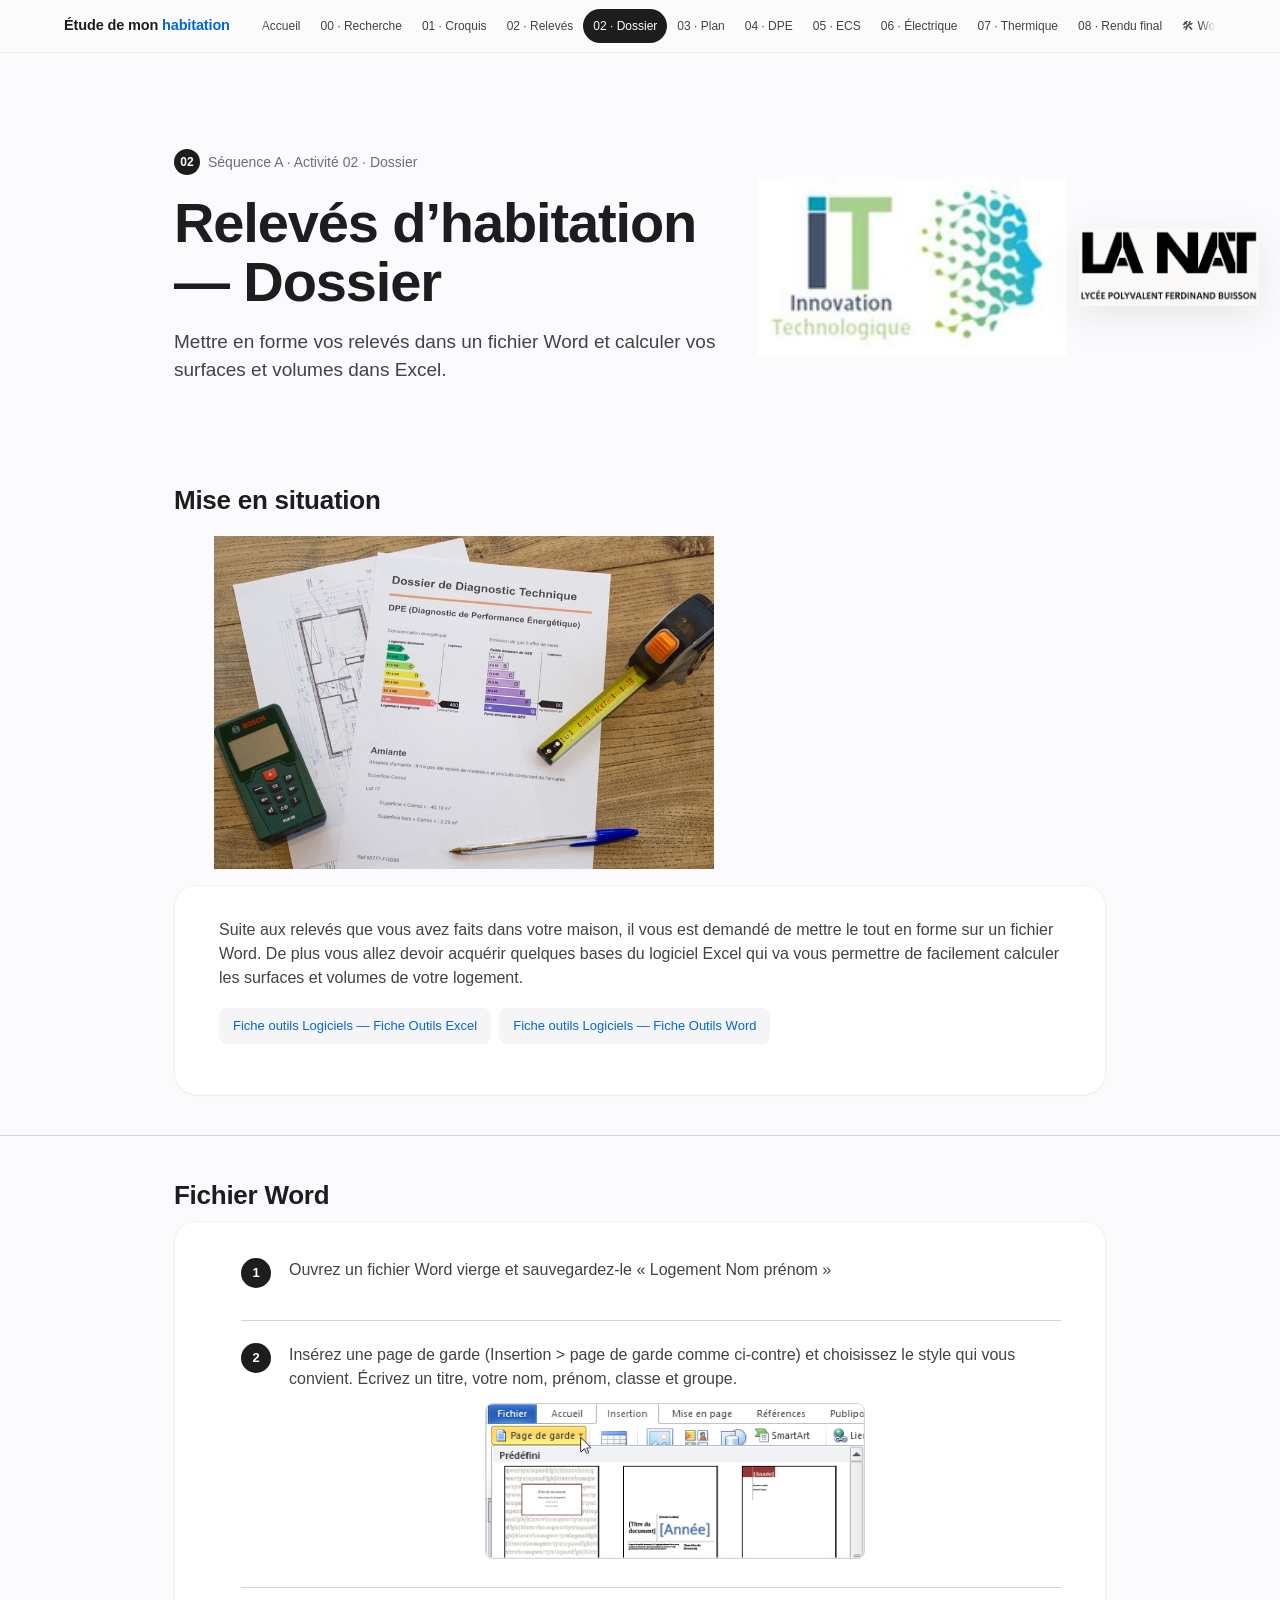
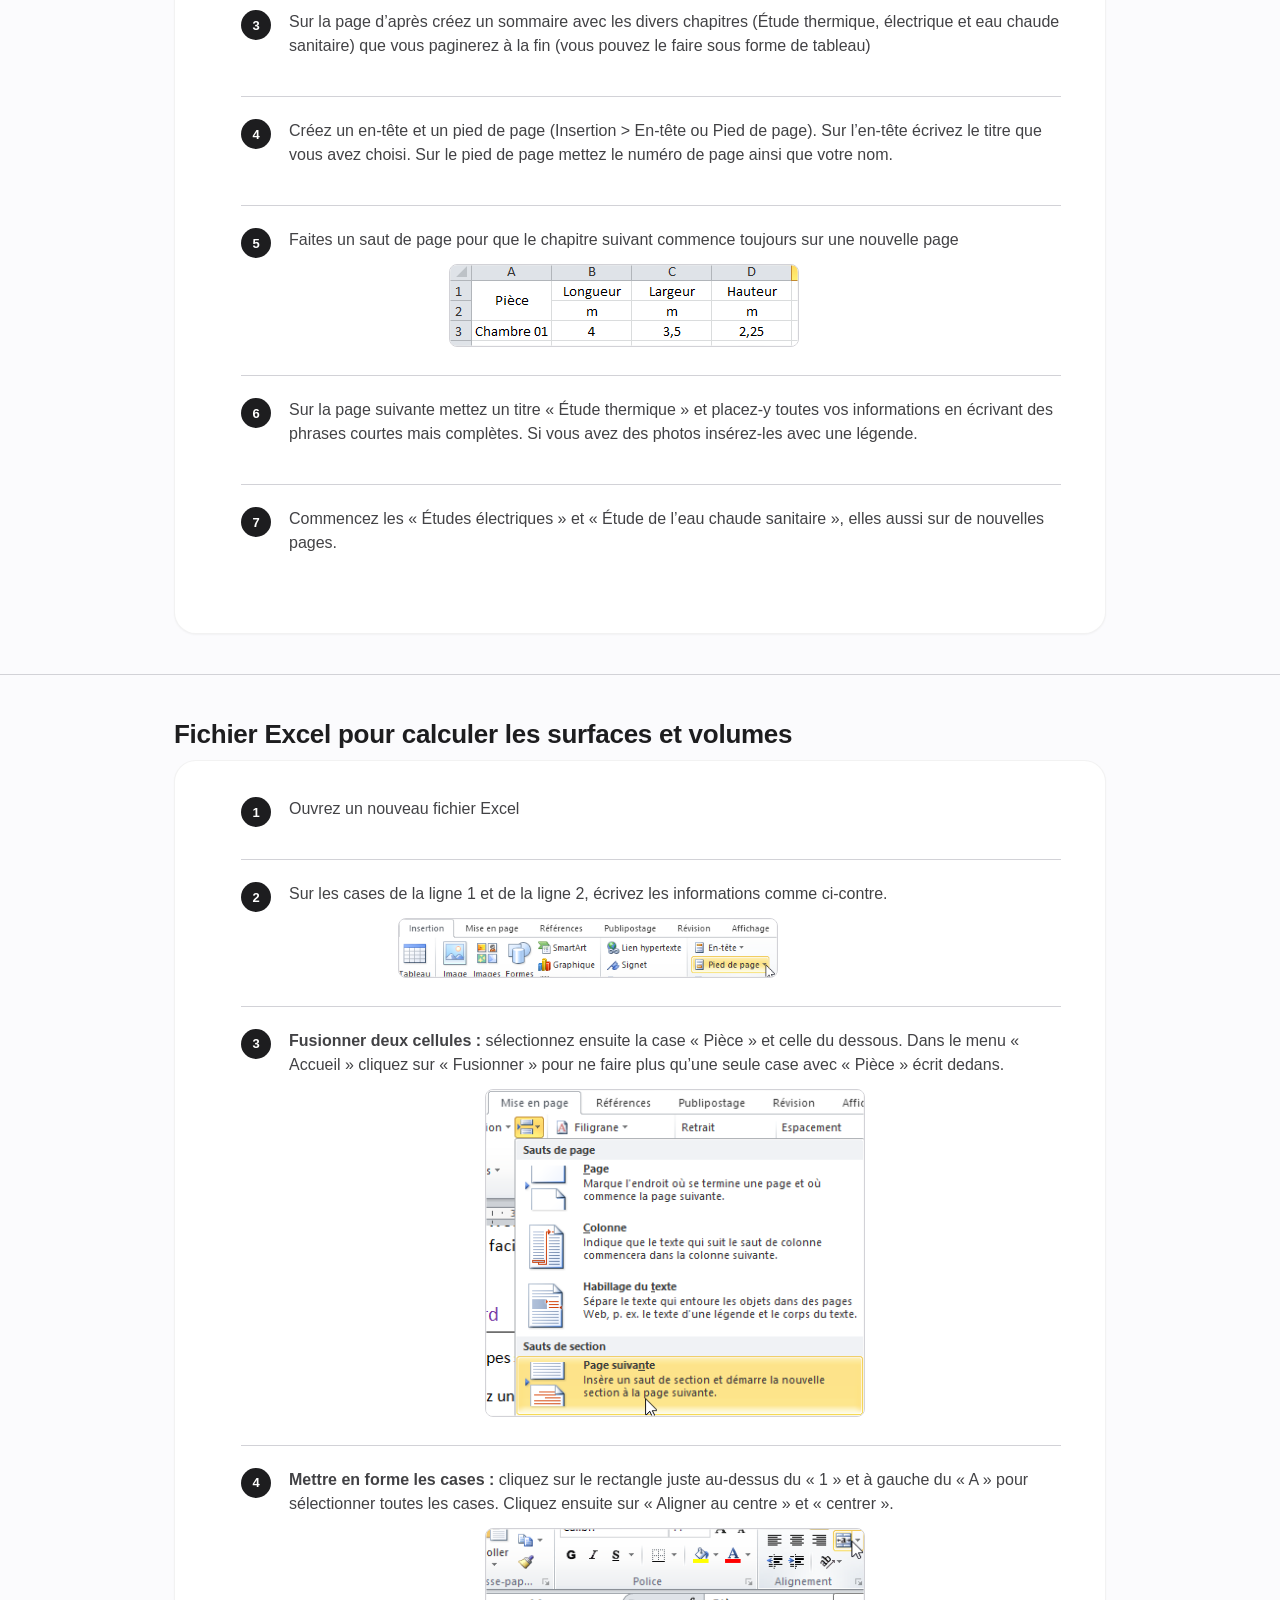
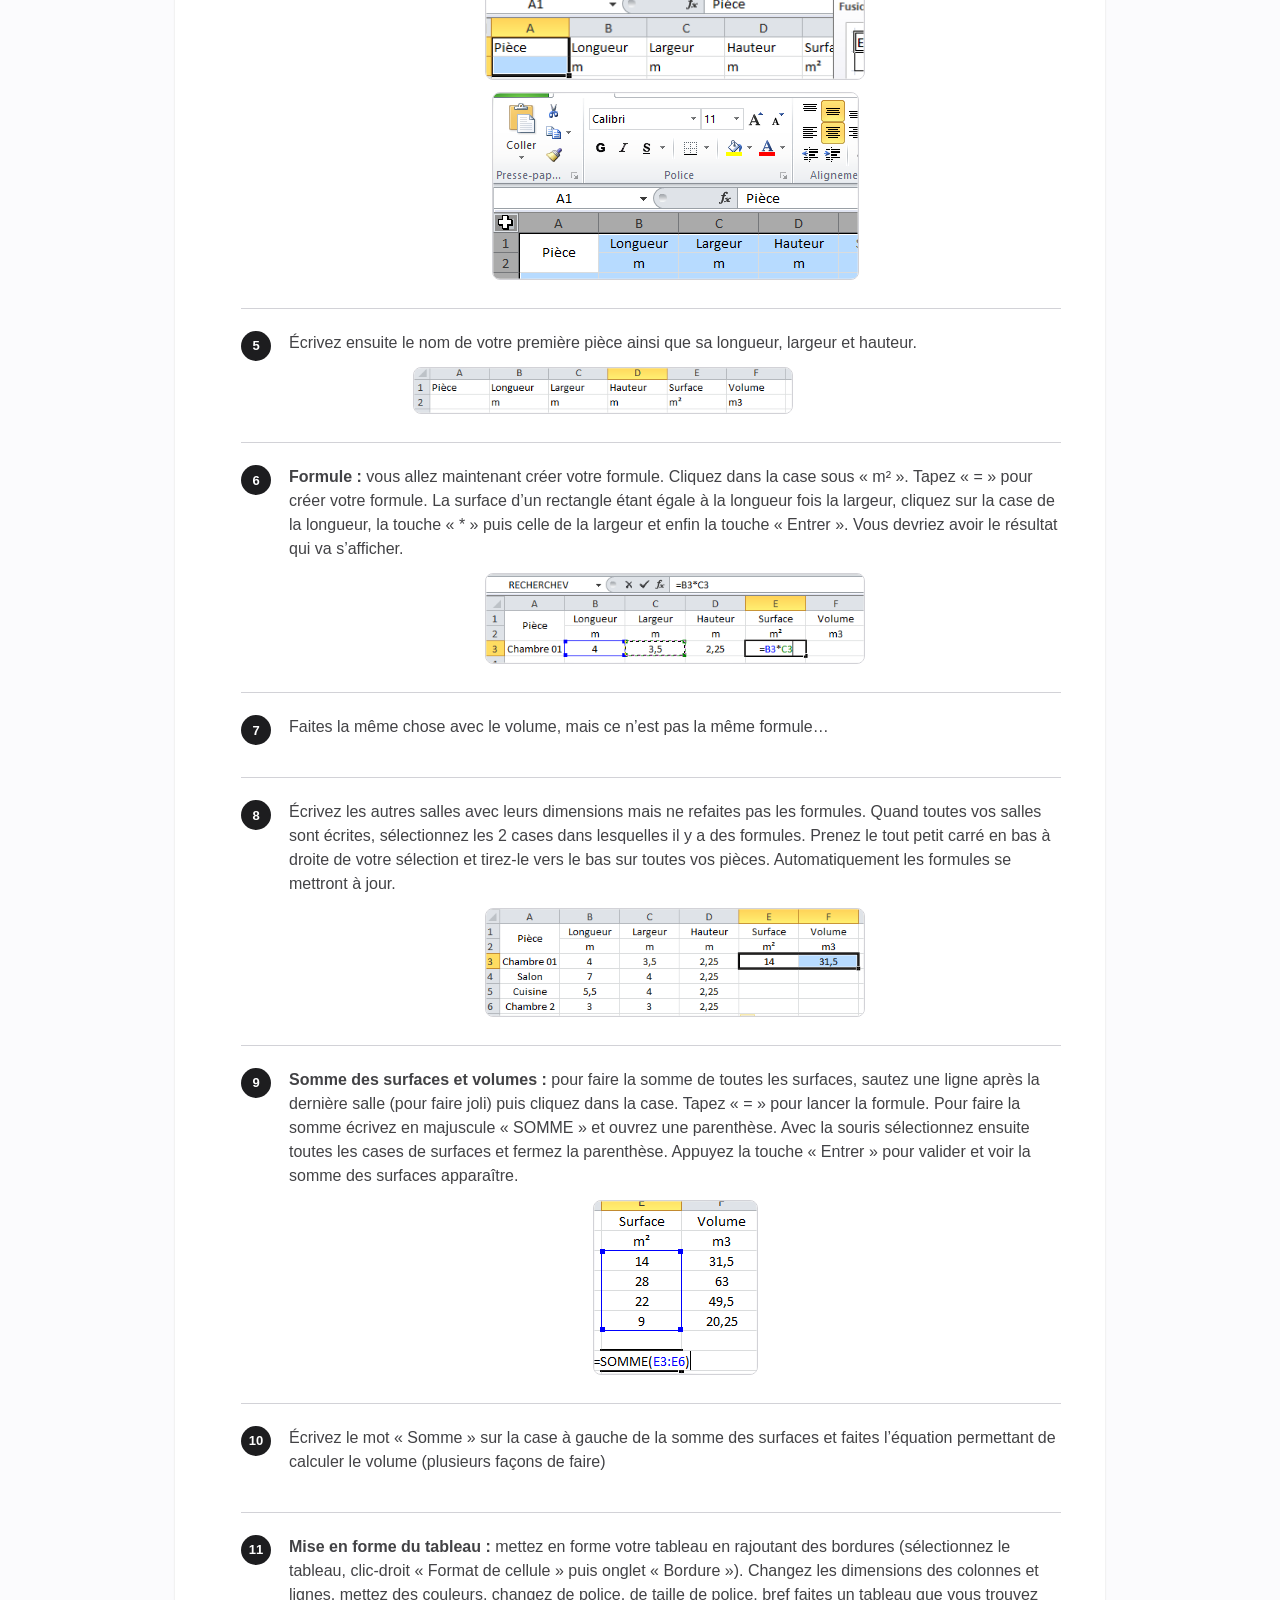
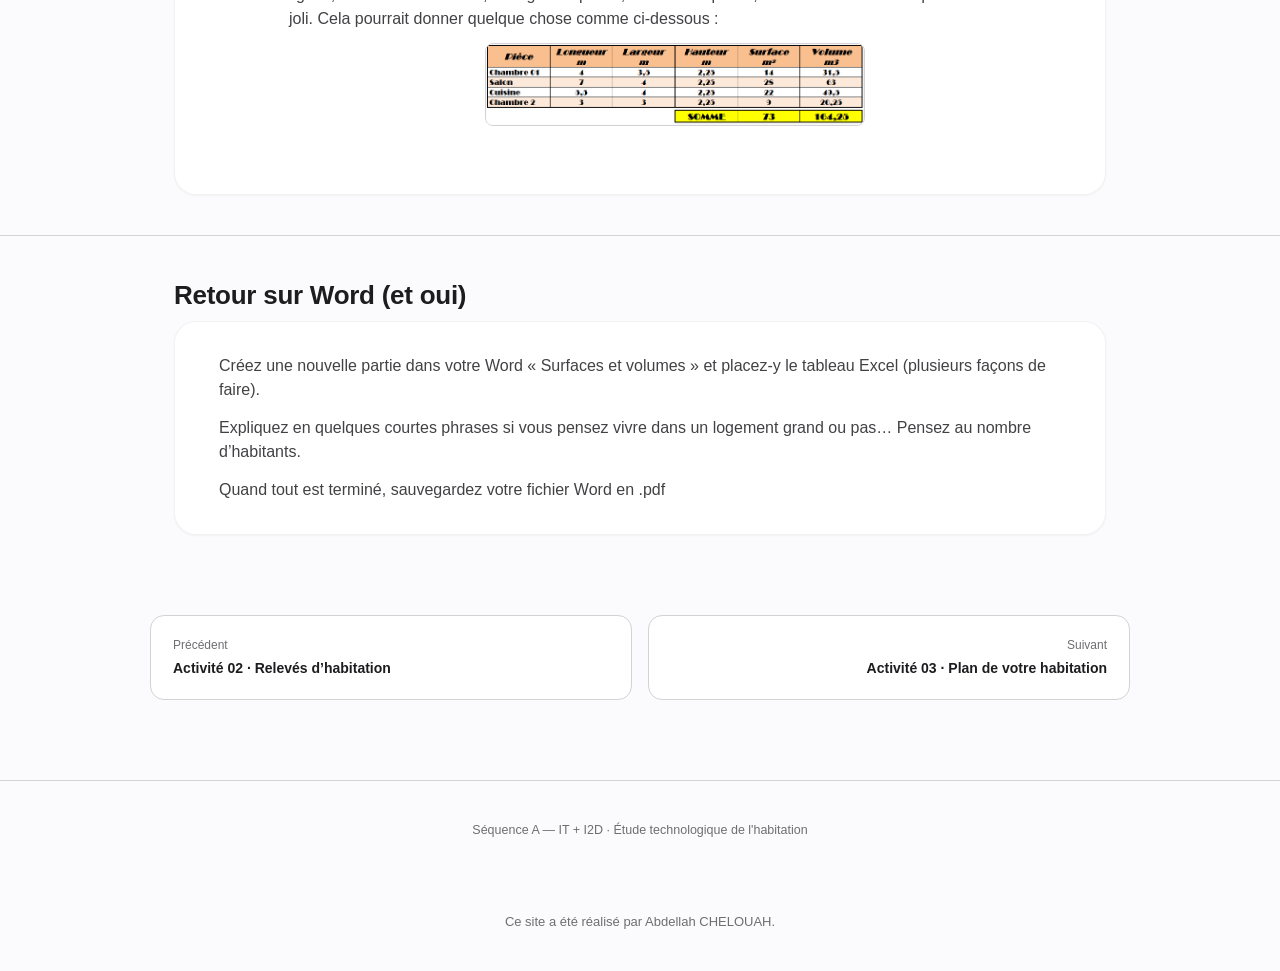
==== pages-web/activite-02-dossier.html @ b2f22148 "upload-1" ====
<!DOCTYPE html>
<html lang="fr">
<head>
<meta charset="UTF-8">
<meta name="viewport" content="width=device-width, initial-scale=1.0">
<title>Activité 02 — Dossier</title>
<link rel="stylesheet" href="../css/style.css">
</head>
<body>
<nav class="site-nav">
  <div class="wrap">
    <a class="brand" href="../index.html">Étude de mon <span>habitation</span></a>
    <ul class="nav-links">
        <li><a href="../index.html">Accueil</a></li>
        <li><a href="activite-00.html">00 · Recherche</a></li>
        <li><a href="activite-01.html">01 · Croquis</a></li>
        <li><a href="activite-02.html">02 · Relevés</a></li>
        <li><a href="activite-02-dossier.html" class="active">02 · Dossier</a></li>
        <li><a href="activite-03.html">03 · Plan</a></li>
        <li><a href="activite-04.html">04 · DPE</a></li>
        <li><a href="activite-05.html">05 · ECS</a></li>
        <li><a href="activite-06.html">06 · Électrique</a></li>
        <li><a href="activite-07.html">07 · Thermique</a></li>
        <li><a href="activite-08.html">08 · Rendu final</a></li>
        <li><a href="fiche-outils-word.html">🛠 Word</a></li>
        <li><a href="fiche-outils-excel.html">🛠 Excel</a></li>
    </ul>
  </div>
</nav>
<header class="hero">
  <div class="wrap hero-header">
    <div class="hero-copy">
      <div class="eyebrow"><span class="num">02</span> Séquence A · Activité 02 · Dossier</div>
      <h1>Relevés d’habitation — Dossier</h1>
      <p class="subtitle">Mettre en forme vos relevés dans un fichier Word et calculer vos surfaces et volumes dans Excel.</p>
    </div>
    <div style="display:flex; align-items:center; gap:12px; margin-left:auto;">
      <img src="images/logo-it.png" alt="Logo IT" style="height:180px; width:auto; display:block; object-fit:contain;">
      <img class="hero-logo" src="images/logo_lycee.png" alt="Logo du lycée">
    </div>
  </div>
</header><section class="block">
 
  <div class="wrap">
    <h2>Mise en situation</h2>
<figure>
<img src="images/dossier.png" alt="dossier d’une maison" style="max-width:500px;">
</figure>     
    <div class="card">
<p>Suite aux relevés que vous avez faits dans votre maison, il vous est demandé de mettre le tout en forme sur un fichier Word. De plus vous allez devoir acquérir quelques bases du logiciel Excel qui va vous permettre de facilement calculer les surfaces et volumes de votre logement.</p>
<div class="chips">
<span class="chip"><a href="fiche-outils-excel.html">Fiche outils Logiciels — Fiche Outils Excel</a></span>
<span class="chip"><a href="fiche-outils-word.html">Fiche outils Logiciels — Fiche Outils Word</a></span>
</div>
</div>
  </div>
</section><section class="block">
  <div class="wrap">
    <h2>Fichier Word</h2>
    
    <div class="card"><ol class="steps">
<li><div class="step-body">
<p>Ouvrez un fichier Word vierge et sauvegardez-le « Logement Nom prénom »</p>
</div></li>
<li><div class="step-body">
<p>Insérez une page de garde (Insertion &gt; page de garde comme ci-contre) et choisissez le style qui vous convient. Écrivez un titre, votre nom, prénom, classe et groupe.</p>
<figure><img src="images/02b/word-page-de-garde.png" alt="Menu Insertion > Page de garde"></figure>
</div></li>
<li><div class="step-body">
<p>Sur la page d’après créez un sommaire avec les divers chapitres (Étude thermique, électrique et eau chaude sanitaire) que vous paginerez à la fin (vous pouvez le faire sous forme de tableau)</p>
</div></li>
<li><div class="step-body">
<p>Créez un en-tête et un pied de page (Insertion &gt; En-tête ou Pied de page). Sur l’en-tête écrivez le titre que vous avez choisi. Sur le pied de page mettez le numéro de page ainsi que votre nom.</p>
</div></li>
<li><div class="step-body">
<p>Faites un saut de page pour que le chapitre suivant commence toujours sur une nouvelle page</p>
<figure><img src="images/02b/word-saut-page.png" alt="Menu Mise en page > Sauts de page"></figure>
</div></li>
<li><div class="step-body">
<p>Sur la page suivante mettez un titre « Étude thermique » et placez-y toutes vos informations en écrivant des phrases courtes mais complètes. Si vous avez des photos insérez-les avec une légende.</p>
</div></li>
<li><div class="step-body">
<p>Commencez les « Études électriques » et « Étude de l’eau chaude sanitaire », elles aussi sur de nouvelles pages.</p>
</div></li>
</ol></div>
  </div>
</section><section class="block">
  <div class="wrap">
    <h2>Fichier Excel pour calculer les surfaces et volumes</h2>
    
    <div class="card"><ol class="steps">
<li><div class="step-body"><p>Ouvrez un nouveau fichier Excel</p></div></li>
<li><div class="step-body">
<p>Sur les cases de la ligne 1 et de la ligne 2, écrivez les informations comme ci-contre.</p>
<figure><img src="images/02b/excel-entetes.png" alt="En-têtes Pièce, Longueur, Largeur, Hauteur, Surface, Volume"></figure>
</div></li>
<li><div class="step-body">
<p><strong>Fusionner deux cellules :</strong> sélectionnez ensuite la case « Pièce » et celle du dessous. Dans le menu « Accueil » cliquez sur « Fusionner » pour ne faire plus qu’une seule case avec « Pièce » écrit dedans.</p>
<figure><img src="images/02b/word-fusionner.png" alt="Bouton Fusionner et centrer du ruban Accueil"></figure>
</div></li>
<li><div class="step-body">
<p><strong>Mettre en forme les cases :</strong> cliquez sur le rectangle juste au-dessus du « 1 » et à gauche du « A » pour sélectionner toutes les cases. Cliquez ensuite sur « Aligner au centre » et « centrer ».</p>
<figure><img src="images/02b/word-alignement.png" alt="Boutons d’alignement du ruban Accueil"></figure>
<figure><img src="images/02b/excel-alignement.png" alt="Cellules alignées et centrées"></figure>
</div></li>
<li><div class="step-body">
<p>Écrivez ensuite le nom de votre première pièce ainsi que sa longueur, largeur et hauteur.</p>
<figure><img src="images/02b/excel-fusion-piece.png" alt="Première ligne : Chambre 01, 4, 3,5, 2,25"></figure>
</div></li>
<li><div class="step-body">
<p><strong>Formule :</strong> vous allez maintenant créer votre formule. Cliquez dans la case sous « m² ». Tapez « = » pour créer votre formule. La surface d’un rectangle étant égale à la longueur fois la largeur, cliquez sur la case de la longueur, la touche « * » puis celle de la largeur et enfin la touche « Entrer ». Vous devriez avoir le résultat qui va s’afficher.</p>
<figure><img src="images/02b/excel-formule-surface.png" alt="Formule =B3*C3 dans la barre de formule"></figure>
</div></li>
<li><div class="step-body"><p>Faites la même chose avec le volume, mais ce n’est pas la même formule…</p></div></li>
<li><div class="step-body">
<p>Écrivez les autres salles avec leurs dimensions mais ne refaites pas les formules. Quand toutes vos salles sont écrites, sélectionnez les 2 cases dans lesquelles il y a des formules. Prenez le tout petit carré en bas à droite de votre sélection et tirez-le vers le bas sur toutes vos pièces. Automatiquement les formules se mettront à jour.</p>
<figure><img src="images/02b/excel-toutes-pieces.png" alt="Tableau avec Chambre 01, Salon, Cuisine, Chambre 2"></figure>
</div></li>
<li><div class="step-body">
<p><strong>Somme des surfaces et volumes :</strong> pour faire la somme de toutes les surfaces, sautez une ligne après la dernière salle (pour faire joli) puis cliquez dans la case. Tapez « = » pour lancer la formule. Pour faire la somme écrivez en majuscule « SOMME » et ouvrez une parenthèse. Avec la souris sélectionnez ensuite toutes les cases de surfaces et fermez la parenthèse. Appuyez la touche « Entrer » pour valider et voir la somme des surfaces apparaître.</p>
<figure><img src="images/02b/excel-somme.png" alt="Formule =SOMME(E3:E6)"></figure>
</div></li>
<li><div class="step-body"><p>Écrivez le mot « Somme » sur la case à gauche de la somme des surfaces et faites l’équation permettant de calculer le volume (plusieurs façons de faire)</p></div></li>
<li><div class="step-body">
<p><strong>Mise en forme du tableau :</strong> mettez en forme votre tableau en rajoutant des bordures (sélectionnez le tableau, clic-droit « Format de cellule » puis onglet « Bordure »). Changez les dimensions des colonnes et lignes, mettez des couleurs, changez de police, de taille de police, bref faites un tableau que vous trouvez joli. Cela pourrait donner quelque chose comme ci-dessous :</p>
<figure><img src="images/02b/excel-tableau-final.png" alt="Tableau final mis en forme avec ligne Somme"></figure>
</div></li>
</ol></div>
  </div>
</section><section class="block">
  <div class="wrap">
    <h2>Retour sur Word (et oui)</h2>
    
    <div class="card">
<p>Créez une nouvelle partie dans votre Word « Surfaces et volumes » et placez-y le tableau Excel (plusieurs façons de faire).</p>
<p>Expliquez en quelques courtes phrases si vous pensez vivre dans un logement grand ou pas… Pensez au nombre d’habitants.</p>
<p>Quand tout est terminé, sauvegardez votre fichier Word en .pdf</p>
</div>
  </div>
</section>

<div class="page-nav wrap"><a class="prev" href="activite-02.html"><span class="dir">Précédent</span><span class="ttl">Activité 02 · Relevés d’habitation</span></a><a class="next" href="activite-03.html"><span class="dir">Suivant</span><span class="ttl">Activité 03 · Plan de votre habitation</span></a></div>
<footer class="site-footer">
  <div class="wrap">Séquence A — IT&nbsp;+&nbsp;I2D · Étude technologique de l'habitation</div>
</footer>
</footer>
<p class="site-credit">Ce site a été réalisé par Abdellah CHELOUAH.</p>
</body>
</html>
---- css/style.css ----
/* ============================================================
   Étude de mon habitation — feuille de style
   Direction : apple-like — sobre, clair, typographie soignée
   ============================================================ */

:root {
  --bg: #fbfbfd;
  --bg-alt: #f5f5f7;
  --surface: #ffffff;
  --ink: #1d1d1f;
  --ink-soft: #424245;
  --grey: #6e6e73;
  --line: #d2d2d7;
  --accent: #0068d6;
  --accent-ink: #ffffff;
  --thermal: #ff8a3d;
  --electric: #ffd60a;
  --water: #32ade6;
  --radius-l: 22px;
  --radius-m: 14px;
  --radius-s: 8px;
  --max: 980px;
  --serif: "New York", "Iowan Old Style", "Palatino Linotype", Palatino, Georgia, serif;
  --sys: -apple-system, BlinkMacSystemFont, "SF Pro Display", "SF Pro Text",
         "Helvetica Neue", Helvetica, Arial, sans-serif;
}

* { box-sizing: border-box; }

html { scroll-behavior: smooth; }

body {
  margin: 0;
  font-family: var(--sys);
  background: var(--bg);
  color: var(--ink);
  -webkit-font-smoothing: antialiased;
  line-height: 1.5;
}

img { max-width: 100%; display: block; }

a { color: inherit; text-decoration: none; }

.wrap {
  max-width: var(--max);
  margin: 0 auto;
  padding: 0 24px;
}

/* ---------- Navigation ---------- */

.site-nav {
  position: sticky;
  top: 0;
  z-index: 50;
  background: rgba(251, 251, 253, 0.78);
  backdrop-filter: saturate(180%) blur(20px);
  -webkit-backdrop-filter: saturate(180%) blur(20px);
  border-bottom: 1px solid rgba(0, 0, 0, 0.06);
}

.site-nav .wrap {
  display: flex;
  align-items: center;
  gap: 22px;
  height: 52px;
  max-width: 1200px;
}

.site-nav .brand {
  font-size: 14.5px;
  font-weight: 600;
  letter-spacing: -0.01em;
  white-space: nowrap;
  flex-shrink: 0;
}

.site-nav .brand span {
  color: var(--accent);
}

.nav-links {
  display: flex;
  gap: 0;
  overflow-x: auto;
  scrollbar-width: none;
  list-style: none;
  margin: 0;
  padding: 0;
  -webkit-mask-image: linear-gradient(to right, transparent 0, #000 16px, #000 calc(100% - 16px), transparent 100%);
  mask-image: linear-gradient(to right, transparent 0, #000 16px, #000 calc(100% - 16px), transparent 100%);
}

.nav-links::-webkit-scrollbar { display: none; }

.nav-links li { flex-shrink: 0; }

.nav-links a {
  display: block;
  padding: 8px 10px;
  font-size: 12px;
  font-weight: 500;
  color: var(--ink-soft);
  border-radius: 980px;
  white-space: nowrap;
  transition: background 0.15s ease, color 0.15s ease;
}

.nav-links a:hover { background: rgba(0, 0, 0, 0.05); color: var(--ink); }

.nav-links a.active { background: var(--ink); color: #fff; }

/* ---------- Hero ---------- */

.hero {
  padding: 96px 0 56px;
  text-align: center;
}

.hero .hero-header {
  display: flex;
  align-items: center;
  justify-content: space-between;
  gap: 24px;
}

.hero .hero-copy {
  flex: 1 1 auto;
  min-width: 0;
  text-align: left;
}

.hero .hero-copy .eyebrow,
.hero .hero-copy h1,
.hero .hero-copy .subtitle,
.hero .hero-copy .meta {
  text-align: left;
}

.hero .hero-logo {
  width: 180px;
  max-width: 24vw;
  height: auto;
  object-fit: contain;
  flex-shrink: 0;
  margin-left: auto;
  display: block;
  filter: drop-shadow(0 10px 18px rgba(0, 0, 0, 0.08));
}

.hero .eyebrow {
  display: inline-flex;
  align-items: center;
  gap: 8px;
  font-size: 14px;
  color: var(--grey);
  margin-bottom: 18px;
}

.hero .eyebrow .num {
  display: inline-flex;
  align-items: center;
  justify-content: center;
  width: 26px;
  height: 26px;
  border-radius: 50%;
  background: var(--ink);
  color: #fff;
  font-size: 12px;
  font-weight: 600;
  overflow: hidden;
}

.hero .eyebrow .num img {
  width: 100%;
  height: 100%;
  object-fit: contain;
  border-radius: 50%;
}

.hero .eyebrow .num.icon {
  background: transparent;
}

.hero h1 {
  font-size: clamp(34px, 5vw, 56px);
  line-height: 1.06;
  letter-spacing: -0.02em;
  font-weight: 600;
  margin: 0 0 16px;
}

.hero .subtitle {
  font-size: 19px;
  color: var(--ink-soft);
  max-width: 620px;
  margin: 0 auto;
}

.hero .meta {
  margin-top: 22px;
  font-size: 13px;
  color: var(--grey);
}

.home .hero {
  padding-top: 120px;
  padding-bottom: 64px;
}

.home .hero h1 { font-size: clamp(40px, 6vw, 68px); }

/* ---------- Sections & cards ---------- */

section.block {
  padding: 40px 0;
  border-top: 1px solid var(--line);
}

section.block:first-of-type { border-top: none; }

section.block > .wrap > h2 {
  font-size: 26px;
  font-weight: 600;
  letter-spacing: -0.01em;
  margin: 0 0 6px;
}

section.block > .wrap > .lede {
  color: var(--grey);
  font-size: 14px;
  margin: 0 0 24px;
}

.card {
  background: var(--surface);
  border-radius: var(--radius-l);
  padding: 32px clamp(20px, 4vw, 44px);
  box-shadow: 0 1px 2px rgba(0,0,0,0.04);
  border: 1px solid rgba(0,0,0,0.05);
}

.card + .card { margin-top: 16px; }

.card h3 {
  font-size: 19px;
  font-weight: 600;
  margin: 28px 0 10px;
}
.card h3:first-child { margin-top: 0; }

.card p { margin: 0 0 14px; color: var(--ink-soft); font-size: 16px; }
.card p:last-child { margin-bottom: 0; }

.card ul, .card ol {
  margin: 0 0 14px;
  padding-left: 22px;
  color: var(--ink-soft);
}
.card li { margin-bottom: 6px; }
.card li ul, .card li ol { margin-top: 6px; }

.card figure {
  margin: 20px 0;
  text-align: center;
}
.card figure img {
  margin: 0 auto;
  border-radius: var(--radius-m);
  border: 1px solid var(--line);
}
.card figcaption {
  margin-top: 10px;
  font-size: 13px;
  color: var(--grey);
}

.card .callout {
  background: var(--bg-alt);
  border-radius: var(--radius-m);
  padding: 18px 20px;
  margin: 18px 0;
  font-size: 14.5px;
  color: var(--ink-soft);
  border-left: 3px solid var(--accent);
}
.card .callout strong { color: var(--ink); }

.quote-block {
  font-family: var(--serif);
  font-style: italic;
  font-size: 21px;
  line-height: 1.5;
  color: var(--ink);
  margin: 0 0 14px;
}

/* ---------- Objective tags ---------- */

.obj-tag {
  display: inline-block;
  font-size: 12px;
  font-weight: 600;
  padding: 5px 12px;
  border-radius: 980px;
  background: var(--bg-alt);
  color: var(--ink-soft);
  margin: 0 8px 8px 0;
}

/* ---------- Tables ---------- */

.table-wrap {
  overflow-x: auto;
  margin: 18px 0;
  border-radius: var(--radius-m);
  border: 1px solid var(--line);
}

table {
  width: 100%;
  border-collapse: collapse;
  font-size: 14px;
  background: var(--surface);
}

thead th {
  background: var(--bg-alt);
  text-align: left;
  font-weight: 600;
  padding: 12px 14px;
  border-bottom: 1px solid var(--line);
  white-space: nowrap;
}

tbody td {
  padding: 14px;
  border-bottom: 1px solid var(--line);
  color: var(--ink-soft);
  vertical-align: top;
}

tbody tr:last-child td { border-bottom: none; }

td.empty {
  color: var(--line);
}

tfoot td {
  font-weight: 600;
  color: var(--ink);
  background: var(--bg-alt);
}

/* ---------- Question list ---------- */

.qa {
  counter-reset: q;
  list-style: none;
  padding: 0;
  margin: 0;
}
.qa li {
  position: relative;
  padding: 16px 0 16px 40px;
  border-top: 1px solid var(--line);
  color: var(--ink-soft);
}
.qa li:first-child { border-top: none; }
.qa li::before {
  counter-increment: q;
  content: "Q" counter(q);
  position: absolute;
  left: 0;
  top: 16px;
  font-size: 12px;
  font-weight: 700;
  color: var(--accent);
  background: rgba(0, 104, 214, 0.08);
  padding: 3px 7px;
  border-radius: 6px;
}
.qa li strong { color: var(--ink); font-weight: 500; }
.qa .answer-box {
  margin-top: 10px;
  height: 40px;
  border-radius: var(--radius-s);
  background: var(--bg-alt);
  border: 1px dashed var(--line);
}

/* ---------- Resource chips ---------- */

.chips { display: flex; flex-wrap: wrap; gap: 8px; margin: 18px 0; }
.chip {
  font-size: 13px;
  padding: 8px 14px;
  background: var(--bg-alt);
  border-radius: var(--radius-s);
  color: var(--ink-soft);
}
.chip a { color: var(--accent); }

.resource-banner {
  max-width: var(--max);
  margin: 0 auto 30px;
  padding: 0 24px;
}

.resource-banner .inner {
  background: linear-gradient(135deg, rgba(0, 104, 214, 0.08), rgba(0, 104, 214, 0.04));
  border: 1px solid rgba(0, 104, 214, 0.15);
  border-radius: var(--radius-l);
  padding: 24px 26px;
  box-shadow: 0 8px 22px rgba(0, 104, 214, 0.06);
}

.resource-banner h3 {
  margin: 0 0 12px;
  font-size: 20px;
  letter-spacing: -0.01em;
}

.resource-links {
  display: flex;
  flex-wrap: wrap;
  gap: 10px;
}

.resource-links a {
  display: inline-flex;
  align-items: center;
  justify-content: center;
  padding: 10px 14px;
  border-radius: 999px;
  background: var(--surface);
  border: 1px solid rgba(0, 0, 0, 0.06);
  color: var(--accent);
  font-size: 13px;
  font-weight: 600;
}

.resource-links a:hover {
  background: rgba(0, 104, 214, 0.06);
}

/* ---------- Steps ---------- */

.steps { counter-reset: s; list-style: none; padding: 0; margin: 0; }
.steps > li {
  counter-increment: s;
  display: flex;
  gap: 18px;
  padding: 22px 0;
  border-top: 1px solid var(--line);
}
.steps > li:first-child { border-top: none; padding-top: 4px; }
.steps > li::before {
  content: counter(s);
  flex-shrink: 0;
  width: 30px;
  height: 30px;
  border-radius: 50%;
  background: var(--ink);
  color: #fff;
  font-size: 13px;
  font-weight: 600;
  display: flex;
  align-items: center;
  justify-content: center;
}
.steps .step-body p { margin: 0 0 10px; color: var(--ink-soft); }
.steps .step-body figure { margin: 12px 0 0; text-align: left; }
.steps .step-body figure img {
  max-width: 380px;
  border-radius: var(--radius-s);
}

/* ---------- Component grid (activité 06) ---------- */

.component-grid {
  display: grid;
  grid-template-columns: repeat(auto-fit, minmax(140px, 1fr));
  gap: 16px;
  margin: 18px 0;
}
.component-grid figure {
  margin: 0;
  background: var(--bg-alt);
  border-radius: var(--radius-m);
  padding: 18px;
  text-align: center;
}
.component-grid img { margin: 0 auto 10px; max-height: 140px; width: auto; border-radius: 6px; }
.component-grid figcaption { font-size: 13px; font-weight: 500; color: var(--ink); }

/* ---------- Index / home page ---------- */

.activity-grid {
  display: grid;
  grid-template-columns: repeat(auto-fit, minmax(280px, 1fr));
  gap: 18px;
}

.activity-card {
  background: var(--surface);
  border-radius: var(--radius-l);
  padding: 30px;
  border: 1px solid rgba(0,0,0,0.05);
  box-shadow: 0 1px 2px rgba(0,0,0,0.04);
  display: flex;
  flex-direction: column;
  align-items: center;
  gap: 14px;
  transition: transform 0.2s ease, box-shadow 0.2s ease;
}

.activity-card:hover {
  transform: translateY(-3px);
  box-shadow: 0 12px 28px rgba(0,0,0,0.09);
}

.activity-card .top-row {
  display: flex;
  align-items: center;
  justify-content: space-between;
}

.activity-card .badge {
  font-size: 12px;
  font-weight: 700;
  color: #fff;
  background: var(--ink);
  padding: 5px 10px;
  border-radius: 980px;
}

.activity-card .kind {
  font-size: 11px;
  color: var(--grey);
  text-transform: uppercase;
  letter-spacing: 0.04em;
}

.activity-card h3 {
  width: 100%;
  max-width: 220px;
  font-size: 21px;
  font-weight: 600;
  margin: 0;
  letter-spacing: -0.01em;
  line-height: 1.25;
  text-align: center;
}

.activity-card p {
  color: var(--ink-soft);
  font-size: 14.5px;
  margin: 0;
  flex-grow: 1;
}

.activity-card .go {
  font-size: 14px;
  font-weight: 600;
  color: var(--accent);
}

.parcours {
  padding: 20px 0 70px;
}

.parcours-track {
  position: relative;
  display: grid;
  grid-template-columns: repeat(9, 1fr);
  gap: 0;
  padding: 10px 0 30px;
}

.parcours-track::before {
  content: "";
  position: absolute;
  left: 5%; right: 5%; top: 25px;
  height: 1px;
  background: var(--line);
}

.p-stop {
  text-align: center;
  position: relative;
  padding-top: 0;
  min-width: 0;
}

@media (max-width: 700px) {
  .hero .hero-header {
    flex-direction: column;
    align-items: flex-start;
  }

  .hero .hero-logo {
    width: 96px;
    max-width: 40vw;
    margin-left: 0;
  }

  .parcours-track {
    grid-template-columns: repeat(3, 1fr);
    row-gap: 28px;
  }
  .parcours-track::before { display: none; }
}

.p-stop .dot {
  width: 10px;
  height: 10px;
  border-radius: 50%;
  background: var(--ink);
  margin: 20px auto 14px;
  position: relative;
  z-index: 1;
}

.p-stop .lab { font-size: 13px; font-weight: 600; }
.p-stop .sub { font-size: 12px; color: var(--grey); margin-top: 2px; }

/* ---------- Tool-sheet side-by-side figure ---------- */

.side-figure {
  display: flex;
  align-items: center;
  gap: 24px;
  flex-wrap: wrap;
  margin: 18px 0;
}
.side-figure figure { margin: 0; flex-shrink: 0; }
.side-figure figure img { border-radius: var(--radius-s); border: 1px solid var(--line); }
.side-figure .note { flex: 1; min-width: 220px; color: var(--ink-soft); font-size: 15px; margin: 0; }

.before-after {
  display: flex;
  align-items: center;
  gap: 18px;
  flex-wrap: wrap;
  margin: 18px 0;
}
.before-after figure { margin: 0; text-align: center; }
.before-after figure img { border-radius: var(--radius-s); border: 1px solid var(--line); max-width: 170px; }
.before-after figcaption { font-size: 12px; color: var(--grey); margin-top: 6px; }
.before-after .arrow { font-size: 22px; color: var(--grey); }

/* ---------- Resource cards (home) ---------- */

.resource-grid {
  display: grid;
  grid-template-columns: repeat(auto-fit, minmax(260px, 1fr));
  gap: 18px;
}
.resource-card {
  display: flex;
  align-items: center;
  gap: 18px;
  background: var(--surface);
  border-radius: var(--radius-l);
  padding: 24px 26px;
  border: 1px solid rgba(0,0,0,0.05);
  box-shadow: 0 1px 2px rgba(0,0,0,0.04);
  transition: transform 0.2s ease, box-shadow 0.2s ease;
}
.resource-card:hover { transform: translateY(-3px); box-shadow: 0 12px 28px rgba(0,0,0,0.09); }
.resource-card img { width: 46px; height: 46px; flex-shrink: 0; }
.resource-card h3 {
  margin: 0 0 4px;
  font-size: 17px;
  font-weight: 600;
  line-height: 1.25;
  text-align: center;
}
.resource-card p { margin: 0; font-size: 13.5px; color: var(--grey); }

/* Center images inside activity cards */
.activity-card img { display: block; margin: 0 auto; max-width: 100%; height: auto; }

/* Gallery table for activity 00 */
.gallery-table {
  width: 100%;
  max-width: var(--max);
  margin: 18px auto 26px;
  border-collapse: collapse;
}
.gallery-table td {
  padding: 10px;
  text-align: center;
  vertical-align: middle;
}
.gallery-table img {
  width: 100%;
  max-width: 260px;
  height: auto;
  display: block;
  margin: 0 auto;
  border-radius: 8px;
  border: 1px solid var(--line);
}

footer.site-footer {
  border-top: 1px solid var(--line);
  padding: 40px 0 60px;
  text-align: center;
  color: var(--grey);
  font-size: 12.5px;
}

.site-credit {
  text-align: center;
  color: var(--grey);
  font-size: 13px;
  margin: 12px 0 40px;
}

/* Bannière pleine largeur directement sous la navigation */
.hero-banner {
  width: 100%;
  overflow: hidden;
  text-align: center;
}
.hero-banner img {
  display: block;
  width: 50%;
  height: 220px;
  object-fit: cover;
  margin: 18px auto;
  max-width: 100%;
}

.page-nav {
  display: flex;
  justify-content: space-between;
  gap: 16px;
  padding: 40px 0 80px;
}

.page-nav a {
  flex: 1;
  padding: 20px 22px;
  border-radius: var(--radius-m);
  background: var(--surface);
  border: 1px solid var(--line);
  font-size: 14px;
  color: var(--ink-soft);
  transition: border-color .15s ease;
}
.page-nav a:hover { border-color: var(--ink); }
.page-nav a .dir { display: block; font-size: 12px; color: var(--grey); margin-bottom: 4px; }
.page-nav a .ttl { font-weight: 600; color: var(--ink); }
.page-nav a.next { text-align: right; }

@media (max-width: 640px) {
  .hero { padding-top: 76px; }
  .card { padding: 24px 18px; }
  .page-nav { flex-direction: column; }
}

/* ---------- Video player (activite-05) ---------- */
.video-card {
  margin: 18px 0;
  display: flex;
  flex-direction: column;
  gap: 12px;
  align-items: stretch;
}
.video-warning {
  display: inline-flex;
  align-items: center;
  gap: 10px;
  background: linear-gradient(90deg, rgba(255,255,255,0.6), rgba(250,250,252,0.6));
  border: 1px solid var(--line);
  padding: 10px 12px;
  border-radius: 10px;
  color: var(--ink);
  font-size: 14px;
}
.video-warning svg { width: 22px; height: 22px; flex-shrink: 0; fill: var(--accent); }
.video-warning strong { margin-right: 6px; font-weight: 600; }
.responsive-video {
  width: 100%;
  max-width: 860px;
  height: auto;
  border-radius: 10px;
  background: #000;
  border: 1px solid rgba(0,0,0,0.06);
}

@media (max-width: 640px) {
  .video-card { gap: 8px; }
  .video-warning { font-size: 13px; }
}
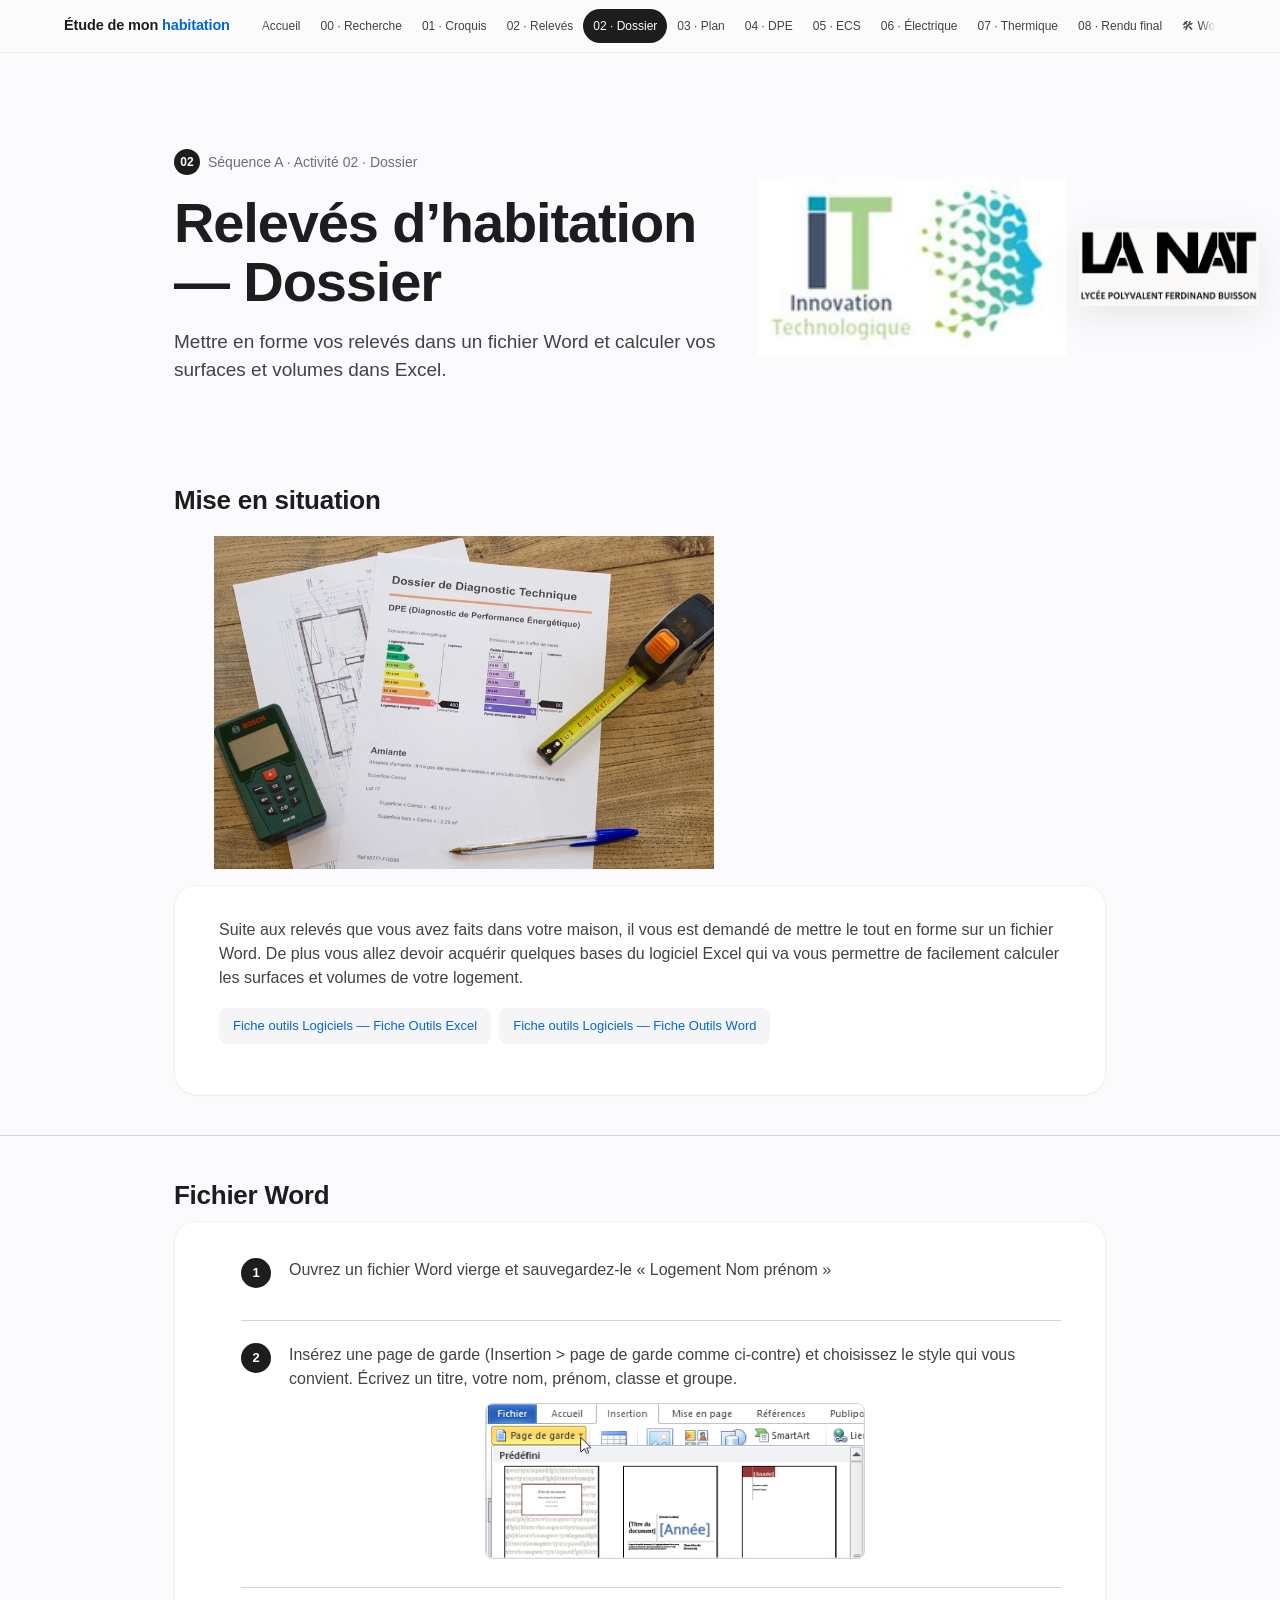
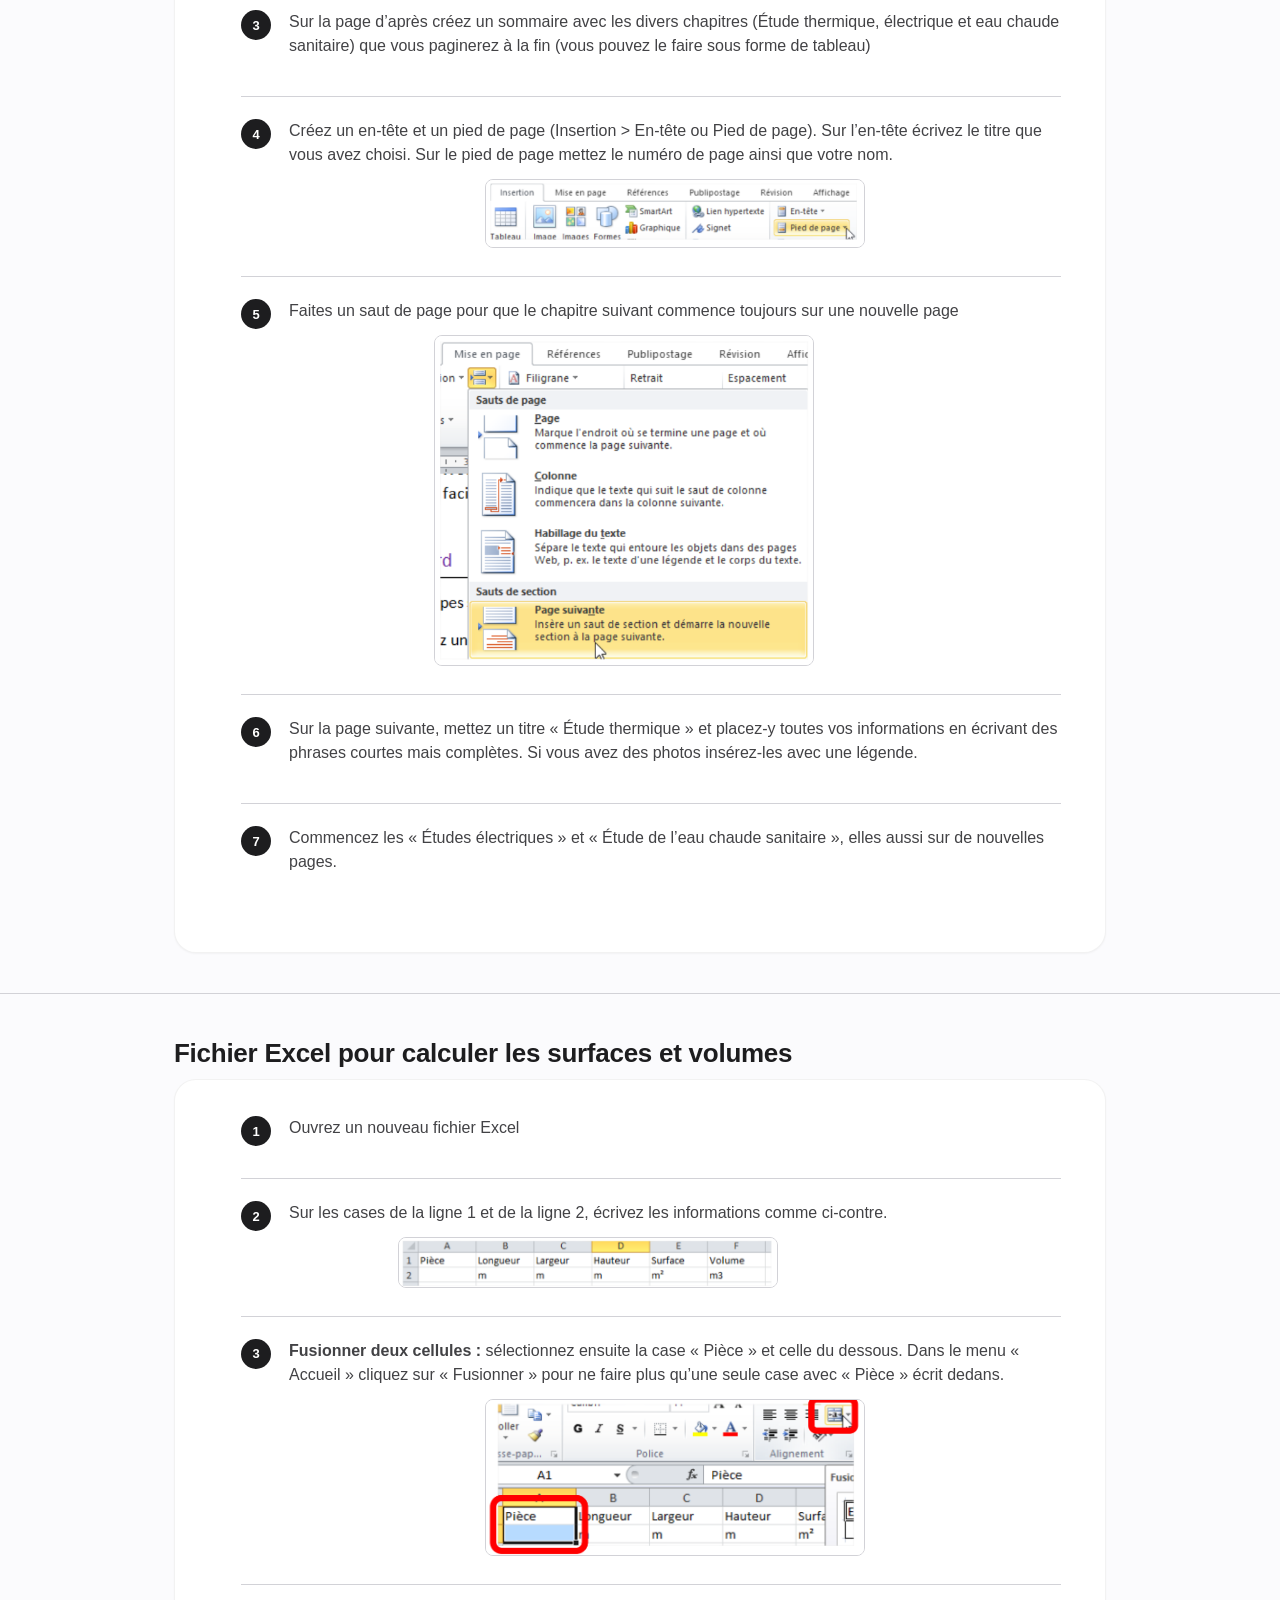
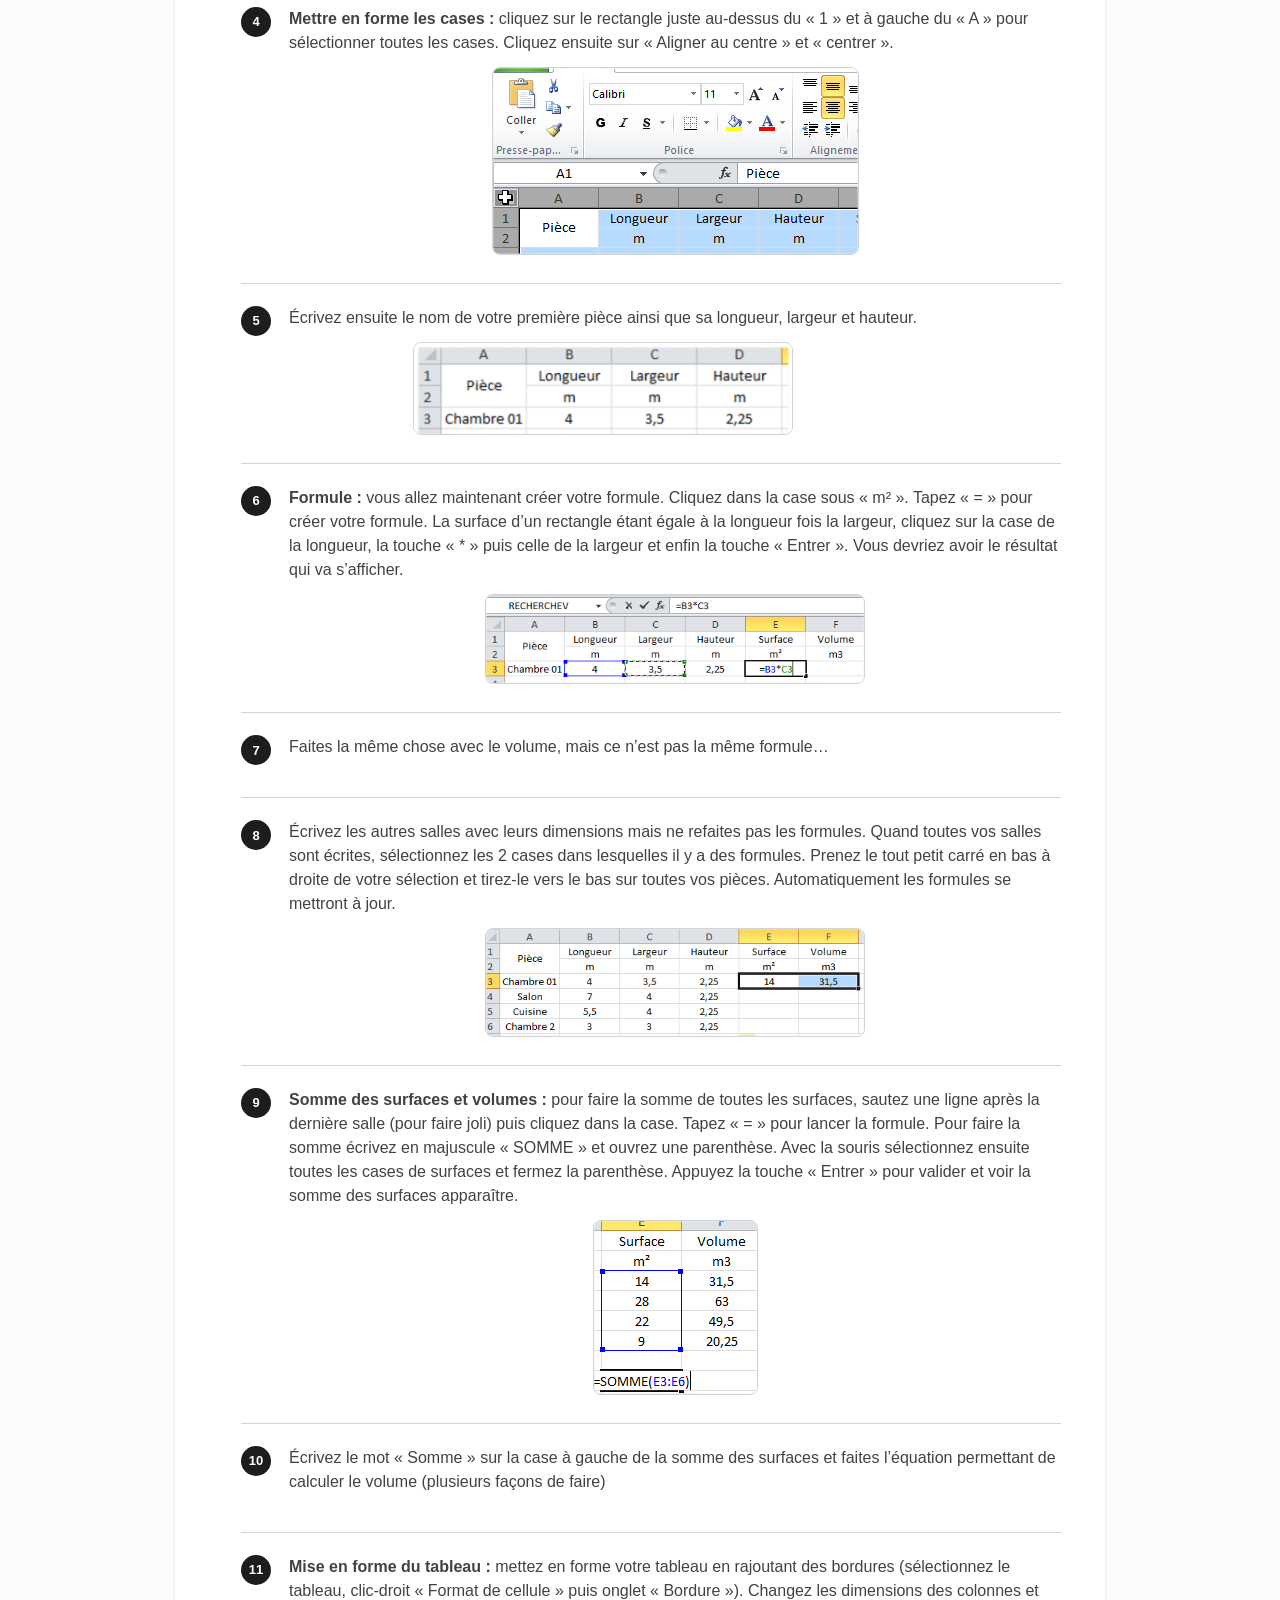
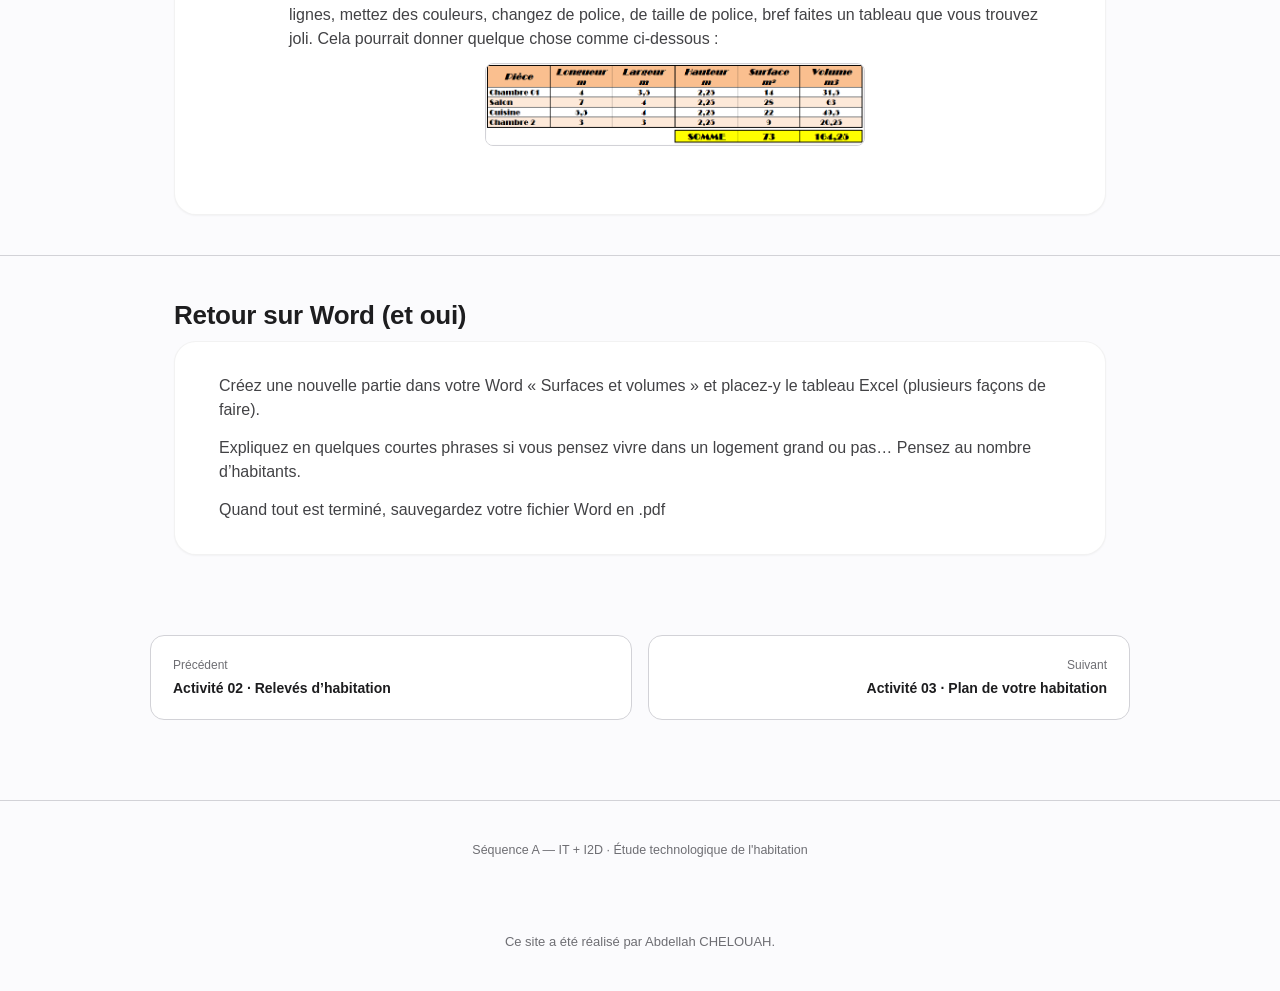
==== commit ec8ecf50: "correction" ====
--- a/pages-web/activite-02-dossier.html
+++ b/pages-web/activite-02-dossier.html
@@ -71,13 +71,14 @@
 </div></li>
 <li><div class="step-body">
 <p>Créez un en-tête et un pied de page (Insertion &gt; En-tête ou Pied de page). Sur l’en-tête écrivez le titre que vous avez choisi. Sur le pied de page mettez le numéro de page ainsi que votre nom.</p>
+<figure><img src="images/02b/word-insertion-page.png" alt="Menu Mise en page > insertion d’en-tête ou pied de page"></figure>
 </div></li>
 <li><div class="step-body">
 <p>Faites un saut de page pour que le chapitre suivant commence toujours sur une nouvelle page</p>
 <figure><img src="images/02b/word-saut-page.png" alt="Menu Mise en page > Sauts de page"></figure>
 </div></li>
 <li><div class="step-body">
-<p>Sur la page suivante mettez un titre « Étude thermique » et placez-y toutes vos informations en écrivant des phrases courtes mais complètes. Si vous avez des photos insérez-les avec une légende.</p>
+<p>Sur la page suivante, mettez un titre « Étude thermique » et placez-y toutes vos informations en écrivant des phrases courtes mais complètes. Si vous avez des photos insérez-les avec une légende.</p>
 </div></li>
 <li><div class="step-body">
 <p>Commencez les « Études électriques » et « Étude de l’eau chaude sanitaire », elles aussi sur de nouvelles pages.</p>
@@ -92,15 +93,14 @@
 <li><div class="step-body"><p>Ouvrez un nouveau fichier Excel</p></div></li>
 <li><div class="step-body">
 <p>Sur les cases de la ligne 1 et de la ligne 2, écrivez les informations comme ci-contre.</p>
-<figure><img src="images/02b/excel-entetes.png" alt="En-têtes Pièce, Longueur, Largeur, Hauteur, Surface, Volume"></figure>
+<figure><img src="images/02b/excel-ecrire.png" alt="En-têtes Pièce, Longueur, Largeur, Hauteur, Surface, Volume"></figure>
 </div></li>
 <li><div class="step-body">
 <p><strong>Fusionner deux cellules :</strong> sélectionnez ensuite la case « Pièce » et celle du dessous. Dans le menu « Accueil » cliquez sur « Fusionner » pour ne faire plus qu’une seule case avec « Pièce » écrit dedans.</p>
-<figure><img src="images/02b/word-fusionner.png" alt="Bouton Fusionner et centrer du ruban Accueil"></figure>
+<figure><img src="images/02b/excel_fusionner.png" alt="Bouton Fusionner et centrer du ruban Accueil"></figure>
 </div></li>
 <li><div class="step-body">
 <p><strong>Mettre en forme les cases :</strong> cliquez sur le rectangle juste au-dessus du « 1 » et à gauche du « A » pour sélectionner toutes les cases. Cliquez ensuite sur « Aligner au centre » et « centrer ».</p>
-<figure><img src="images/02b/word-alignement.png" alt="Boutons d’alignement du ruban Accueil"></figure>
 <figure><img src="images/02b/excel-alignement.png" alt="Cellules alignées et centrées"></figure>
 </div></li>
 <li><div class="step-body">
